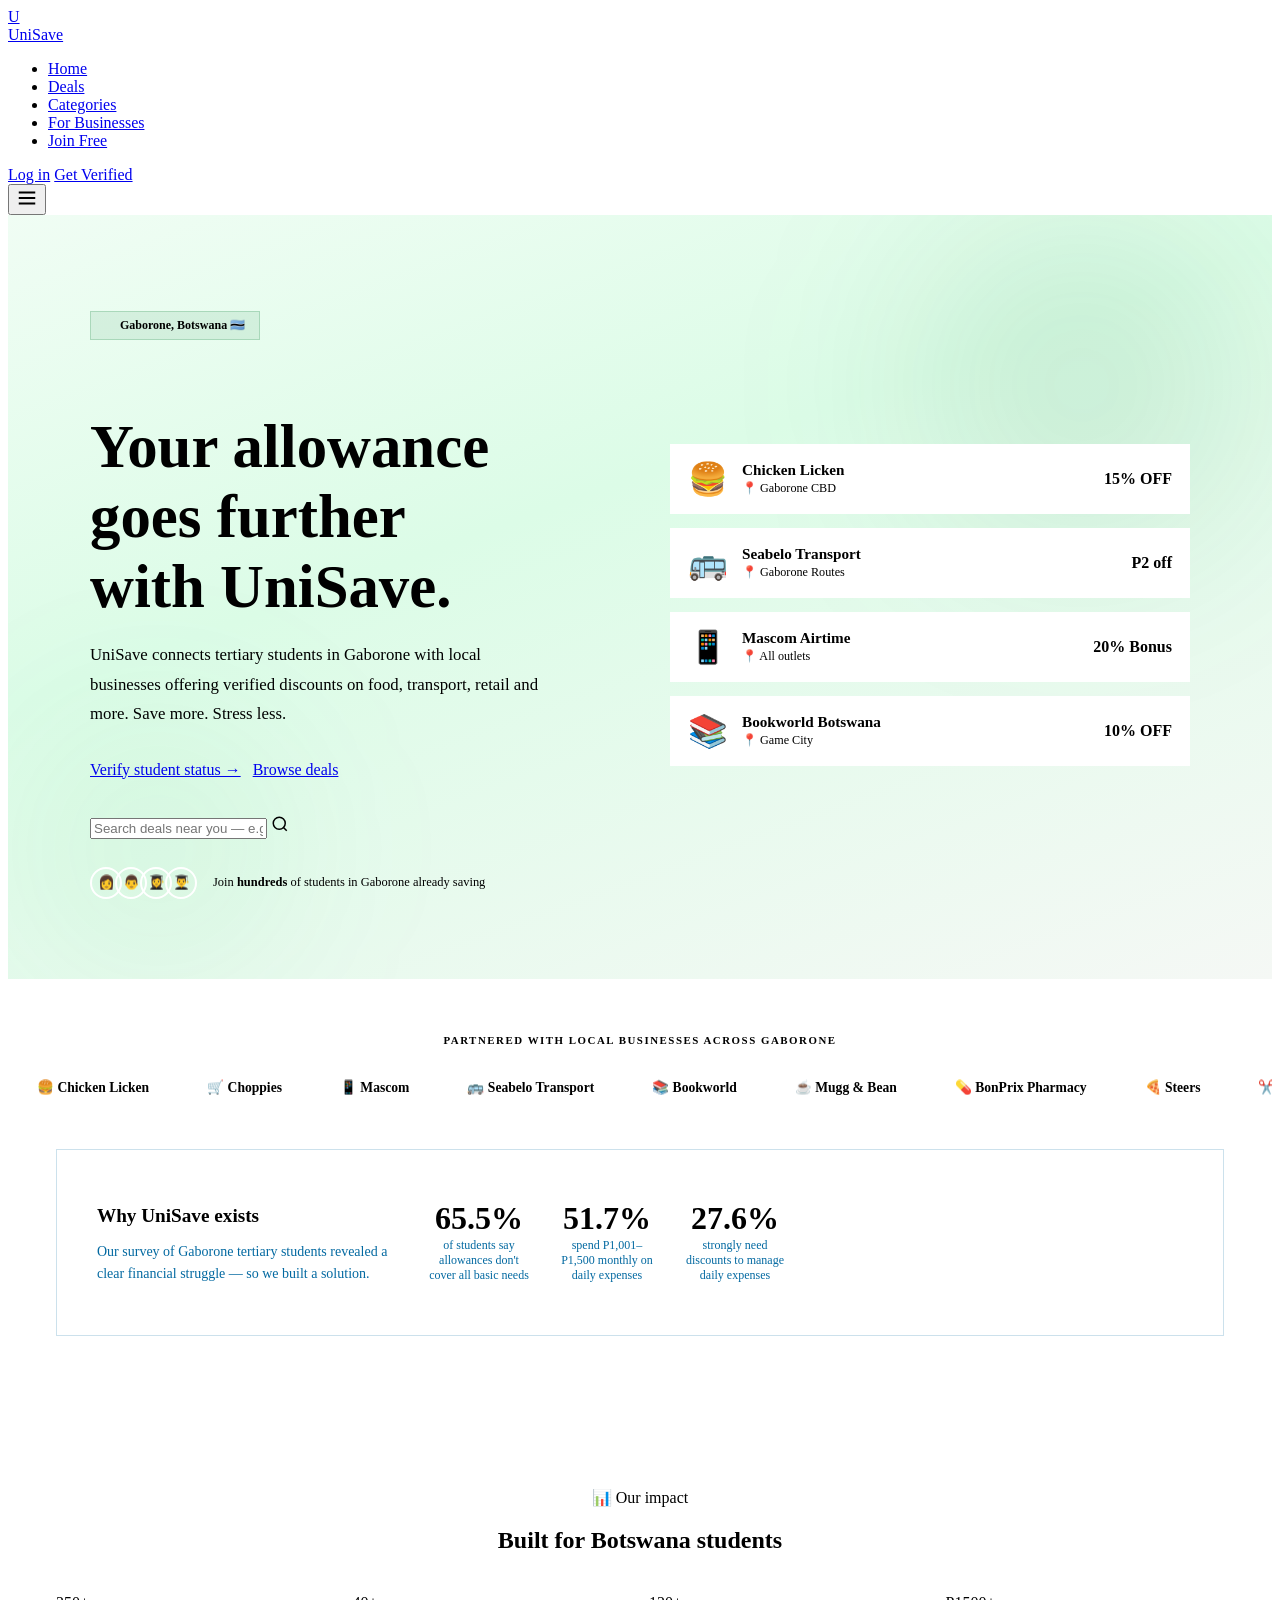
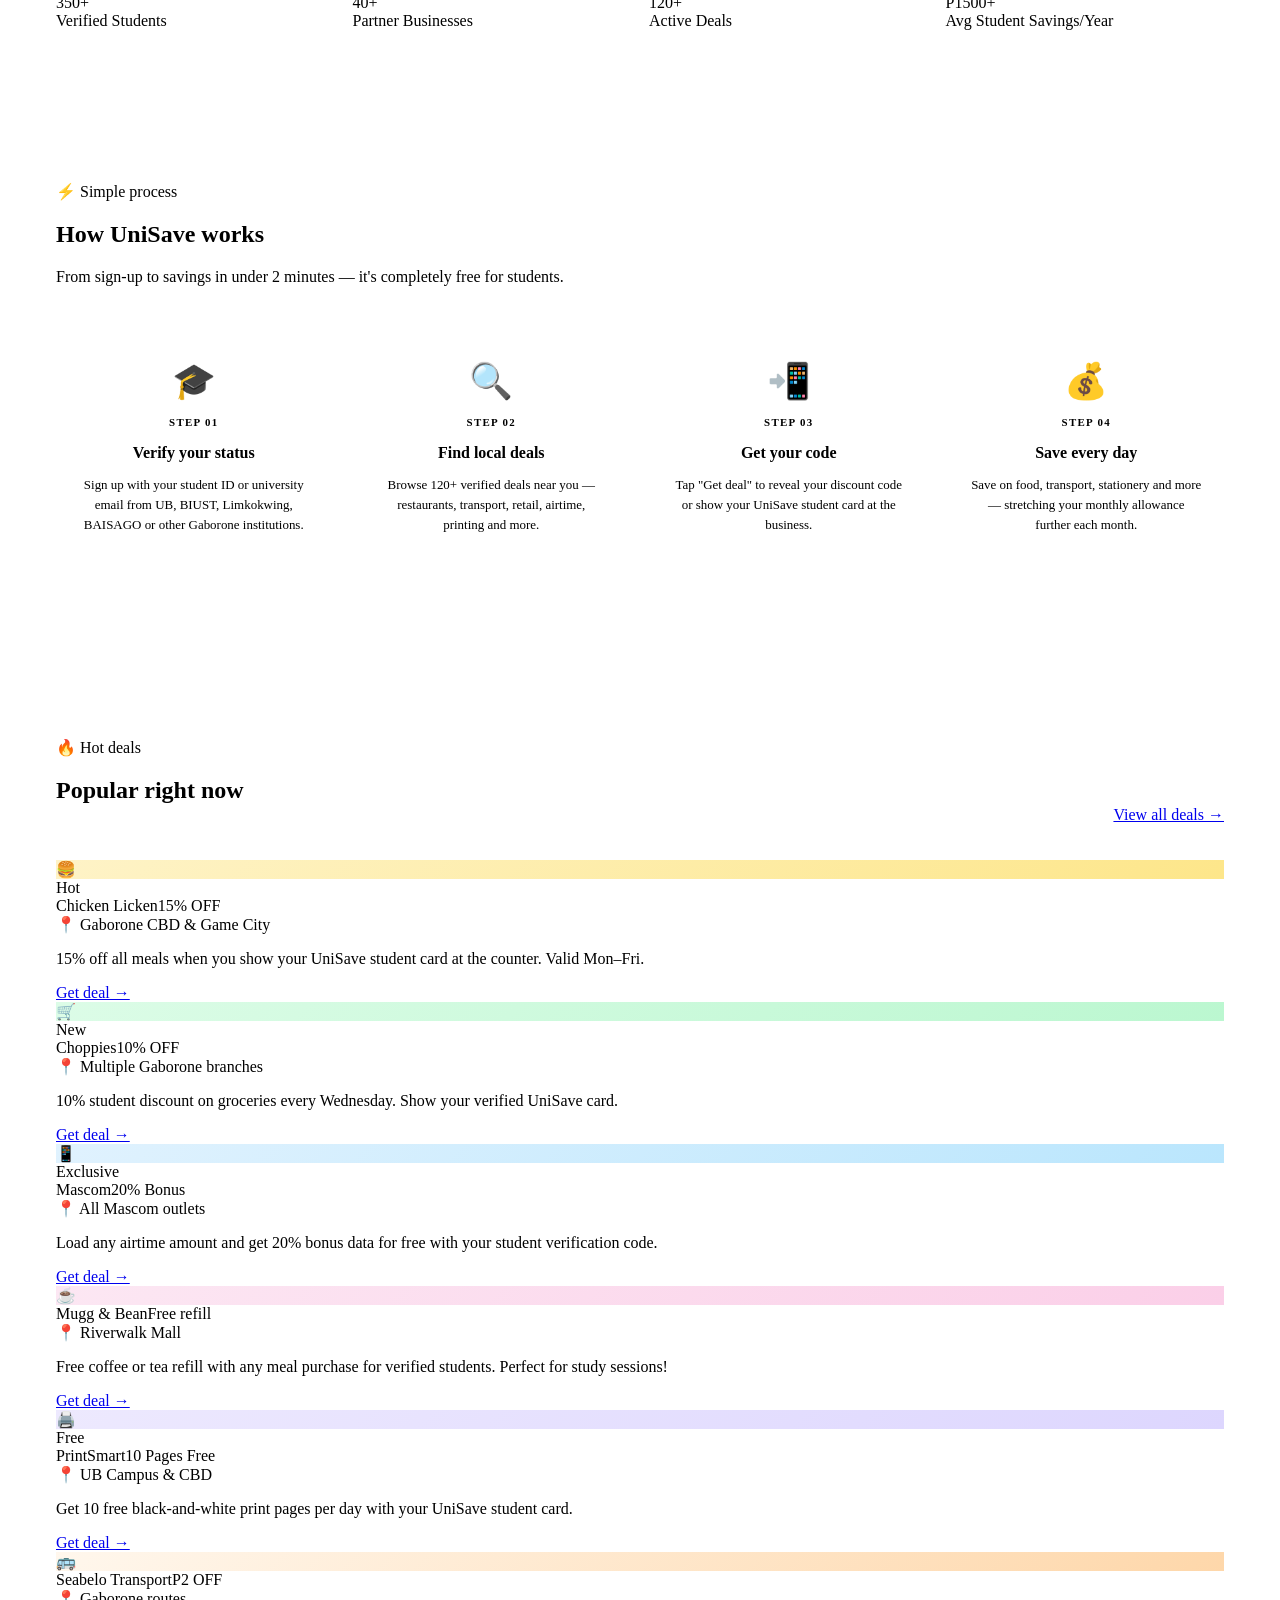
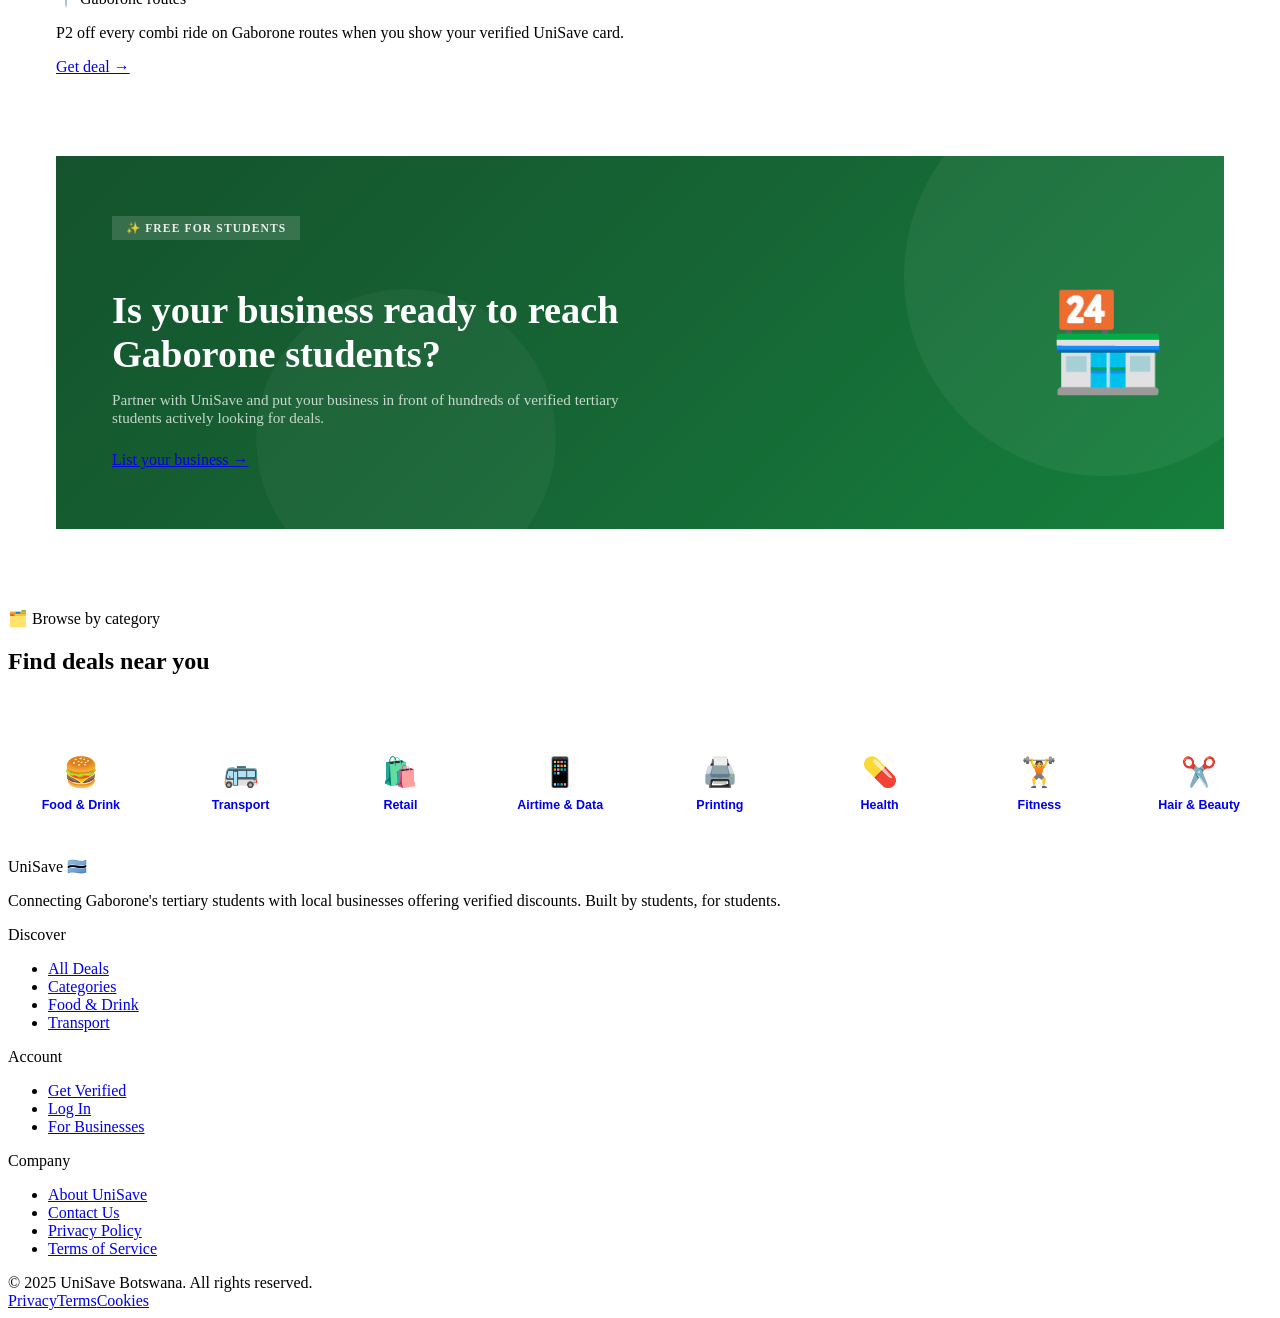
==== index.html @ 9b2cc359 "Add files via upload" ====
<!DOCTYPE html>
<html lang="en">
<head>
  <meta charset="UTF-8"/>
  <meta name="viewport" content="width=device-width, initial-scale=1.0"/>
  <title>UniSave — Student Deals in Gaborone, Botswana</title>
  <meta name="description" content="UniSave connects Botswana tertiary students with local businesses offering exclusive discounts on food, transport, retail and more."/>
  <link rel="stylesheet" href="css/style.css"/>
  <style>
    /* ---- HERO ---- */
    .hero {
      position: relative;
      overflow: hidden;
      padding: 96px 48px 80px;
      background: linear-gradient(160deg, #f0fdf4 0%, #dcfce7 40%, #f5f8f5 100%);
      border-bottom: 1px solid var(--border);
    }
    .hero-bg-blob {
      position: absolute;
      border-radius: 50%;
      pointer-events: none;
      filter: blur(80px);
    }
    .hero-blob-1 { top:-80px; right:-60px; width:500px; height:500px; background: radial-gradient(circle, rgba(21,128,61,0.15) 0%, transparent 70%); }
    .hero-blob-2 { bottom:-60px; left:-40px; width:380px; height:380px; background: radial-gradient(circle, rgba(34,197,94,0.1) 0%, transparent 70%); }

    .hero-inner { position:relative; z-index:1; max-width: 1100px; margin: 0 auto; display: grid; grid-template-columns: 1fr 1fr; gap: 60px; align-items: center; }

    .hero-flag {
      display: inline-flex; align-items: center; gap: 8px;
      padding: 6px 14px;
      border-radius: var(--radius-pill);
      background: rgba(21,128,61,0.1);
      border: 1px solid rgba(21,128,61,0.22);
      font-size: 0.75rem; font-weight: 700;
      color: var(--green);
      margin-bottom: 22px;
    }
    .hero-flag .dot { width:7px; height:7px; border-radius:50%; background:var(--green); animation:pulse 2s infinite; flex-shrink:0; }

    .hero h1 { font-size: clamp(2.4rem, 5vw, 3.8rem); margin-bottom: 18px; }
    .hero-sub { font-size: 1.05rem; color: var(--text-dim); margin-bottom: 32px; line-height: 1.75; max-width: 460px; font-weight: 400; }

    .hero-actions { display: flex; gap: 12px; flex-wrap: wrap; margin-bottom: 36px; }

    .hero-search { max-width: 440px; }

    .hero-proof {
      display: flex;
      align-items: center;
      gap: 16px;
      margin-top: 28px;
      font-size: 0.78rem;
      color: var(--text-dim);
    }
    .hero-avatars { display:flex; }
    .hero-avatar { width:28px; height:28px; border-radius:50%; border:2px solid #fff; margin-left:-7px; background:var(--green-pale); display:inline-flex; align-items:center; justify-content:center; font-size:0.85rem; }
    .hero-avatar:first-child { margin-left:0; }

    /* RIGHT SIDE CARDS */
    .hero-right { display:flex; flex-direction:column; gap:14px; }
    .hero-deal-preview {
      background: #fff;
      border: 1px solid var(--border);
      border-radius: var(--radius-lg);
      padding: 16px 18px;
      display: flex;
      align-items: center;
      gap: 14px;
      box-shadow: var(--shadow-md);
      animation: float 5s ease-in-out infinite;
    }
    .hero-deal-preview:nth-child(2) { animation-delay:-1.6s; }
    .hero-deal-preview:nth-child(3) { animation-delay:-3.2s; }
    .hdp-icon { font-size:2rem; flex-shrink:0; }
    .hdp-brand { font-family:'Fraunces',serif; font-weight:800; font-size:0.95rem; color:var(--text); }
    .hdp-info  { font-size:0.76rem; color:var(--text-dim); margin-top:2px; }
    .hdp-disc  { margin-left:auto; font-weight:800; font-size:1rem; color:var(--green); white-space:nowrap; }

    /* ---- STRIP ---- */
    .brands-strip { overflow:hidden; padding: 44px 0; background:var(--card); border-bottom:1px solid var(--border); }
    .brands-strip p { text-align:center; font-size:0.68rem; letter-spacing:0.14em; text-transform:uppercase; color:var(--text-muted); margin-bottom:24px; font-weight:700; }
    .marquee-wrap { overflow:hidden; }
    .marquee-track { display:flex; width:max-content; animation:marquee 28s linear infinite; }
    .brand-chip {
      display:inline-flex; align-items:center; gap:8px;
      padding:9px 22px; margin:0 7px;
      border-radius:var(--radius-pill);
      background:var(--bg); border:1px solid var(--border);
      font-size:0.85rem; font-weight:600; color:var(--text-dim);
      white-space:nowrap; flex-shrink:0; box-shadow:var(--shadow-sm);
    }

    /* ---- STATS ---- */
    .stats-section { padding:72px 48px; }
    .stats-grid { display:grid; grid-template-columns:repeat(auto-fit,minmax(180px,1fr)); gap:18px; }

    /* ---- HOW IT WORKS ---- */
    .how-section { background:var(--surface); border-top:1px solid var(--border); border-bottom:1px solid var(--border); padding:80px 48px; }
    .steps-grid  { display:grid; grid-template-columns:repeat(auto-fit,minmax(200px,1fr)); gap:22px; margin-top:44px; }
    .step-card {
      background:var(--card); border:1px solid var(--border); border-radius:var(--radius-lg);
      padding:30px 22px; text-align:center; box-shadow:var(--shadow-sm);
      transition:transform var(--transition), box-shadow var(--transition), border-color var(--transition);
    }
    .step-card:hover { transform:translateY(-4px); box-shadow:var(--shadow-md); border-color:var(--border-accent); }
    .step-icon  { font-size:2.2rem; margin-bottom:14px; display:block; }
    .step-num   { font-size:0.68rem; font-weight:700; letter-spacing:0.12em; color:var(--green); text-transform:uppercase; margin-bottom:8px; }
    .step-card h3 { font-size:1rem; margin-bottom:8px; }
    .step-card p { font-size:0.81rem; color:var(--text-dim); line-height:1.55; }

    /* ---- FEATURED ---- */
    .featured-section { padding:80px 48px; }
    .featured-header { display:flex; justify-content:space-between; align-items:flex-end; margin-bottom:36px; flex-wrap:wrap; gap:14px; }

    /* ---- BIG BANNER ---- */
    .cta-banner {
      margin: 0 48px 80px;
      border-radius: var(--radius-lg);
      padding: 60px 56px;
      background: linear-gradient(135deg, #14532d 0%, #166534 50%, #15803d 100%);
      display: flex; align-items: center; justify-content: space-between; gap:32px;
      position: relative; overflow: hidden;
    }
    .cta-banner::before { content:''; position:absolute; top:-80px; right:-80px; width:400px; height:400px; border-radius:50%; background:rgba(255,255,255,0.05); pointer-events:none; }
    .cta-banner::after  { content:''; position:absolute; bottom:-60px; left:200px; width:300px; height:300px; border-radius:50%; background:rgba(255,255,255,0.04); pointer-events:none; }
    .cta-content { position:relative; z-index:1; max-width:520px; }
    .cta-tag { display:inline-block; padding:5px 14px; border-radius:var(--radius-pill); background:rgba(255,255,255,0.15); color:rgba(255,255,255,0.9); font-size:0.72rem; font-weight:700; text-transform:uppercase; letter-spacing:0.1em; margin-bottom:16px; }
    .cta-content h2 { font-size:clamp(1.7rem,3vw,2.6rem); color:#fff; margin-bottom:12px; }
    .cta-content p { color:rgba(255,255,255,0.75); margin-bottom:24px; font-size:0.95rem; }
    .cta-emoji { font-size:6rem; position:relative; z-index:1; animation:float 4s ease-in-out infinite; flex-shrink:0; line-height:1; }

    /* ---- CATEGORIES GRID ---- */
    .cat-grid { display:grid; grid-template-columns:repeat(auto-fill,minmax(140px,1fr)); gap:14px; margin-top:36px; }
    .cat-box {
      aspect-ratio:1; border-radius:var(--radius-lg);
      display:flex; flex-direction:column; align-items:center; justify-content:center; gap:9px;
      border:1.5px solid var(--border); background:var(--card);
      text-decoration:none; cursor:pointer;
      transition:all var(--transition);
      font-size:1.8rem; box-shadow:var(--shadow-sm);
    }
    .cat-box span { font-size:0.78rem; font-weight:700; color:var(--text-dim); font-family:'Plus Jakarta Sans',sans-serif; }
    .cat-box:hover { transform:scale(1.04); border-color:var(--border-accent); box-shadow:0 8px 24px rgba(21,128,61,0.1); }

    /* ---- SURVEY CALLOUT ---- */
    .survey-box {
      background:var(--blue-light);
      border:1px solid rgba(3,105,161,0.2);
      border-radius:var(--radius-lg);
      padding:36px 40px;
      display:flex; align-items:center; gap:32px; flex-wrap:wrap;
      margin:0 48px 80px;
    }
    .survey-box h3 { font-size:1.2rem; margin-bottom:8px; color:var(--blue); }
    .survey-box p  { font-size:0.875rem; color:#0369a1; line-height:1.6; }
    .survey-stats  { display:flex; gap:28px; flex-wrap:wrap; flex:1; }
    .survey-stat   { text-align:center; }
    .survey-stat .num { font-family:'Fraunces',serif; font-weight:900; font-size:2rem; color:var(--blue); line-height:1; }
    .survey-stat .lbl { font-size:0.75rem; color:#0369a1; margin-top:4px; font-weight:500; max-width:100px; }

    @media (max-width:900px) {
      .hero { padding:64px 20px 56px; }
      .hero-inner { grid-template-columns:1fr; gap:36px; }
      .cta-banner { margin:0 20px 60px; padding:40px 28px; flex-direction:column; }
      .cta-emoji  { font-size:4rem; }
      .featured-section { padding:60px 20px; }
      .stats-section { padding:56px 20px; }
      .how-section { padding:60px 20px; }
      .survey-box { margin:0 20px 60px; padding:24px 20px; }
    }
  </style>
</head>
<body>

<!-- NAV -->
<nav class="nav">
  <a class="nav-brand" href="index.html">
    <div class="nav-logo-icon">U</div>
    <span class="nav-logo-text">UniSave</span>
  </a>
  <ul class="nav-links">
    <li><a href="index.html" class="active">Home</a></li>
    <li><a href="deals.html">Deals</a></li>
    <li><a href="categories.html">Categories</a></li>
    <li><a href="businesses.html">For Businesses</a></li>
    <li><a href="verify.html">Join Free</a></li>
  </ul>
  <div class="nav-actions">
    <a href="login.html" class="btn btn-ghost btn-sm">Log in</a>
    <a href="verify.html" class="btn btn-primary btn-sm">Get Verified</a>
  </div>
  <button class="nav-hamburger" aria-label="Toggle menu" aria-expanded="false">
    <svg width="22" height="22" viewBox="0 0 24 24" fill="none" stroke="currentColor" stroke-width="2.2"><line x1="3" y1="6" x2="21" y2="6"/><line x1="3" y1="12" x2="21" y2="12"/><line x1="3" y1="18" x2="21" y2="18"/></svg>
  </button>
</nav>

<!-- HERO -->
<section class="hero">
  <div class="hero-bg-blob hero-blob-1"></div>
  <div class="hero-bg-blob hero-blob-2"></div>
  <div class="hero-inner">
    <div class="hero-left">
      <div class="hero-flag anim-fadeup"><span class="dot"></span> Gaborone, Botswana 🇧🇼</div>
      <h1 class="anim-fadeup anim-delay-1">Your allowance<br><span class="gradient-text">goes further</span><br>with UniSave.</h1>
      <p class="hero-sub anim-fadeup anim-delay-2">UniSave connects tertiary students in Gaborone with local businesses offering verified discounts on food, transport, retail and more. Save more. Stress less.</p>
      <div class="hero-actions anim-fadeup anim-delay-3">
        <a href="verify.html" class="btn btn-primary btn-lg">Verify student status →</a>
        <a href="deals.html" class="btn btn-ghost btn-lg">Browse deals</a>
      </div>
      <div class="hero-search anim-fadeup anim-delay-4">
        <div class="search-bar">
          <input type="text" id="hero-search" placeholder="Search deals near you — e.g. pizza, airtime…"/>
          <svg width="18" height="18" viewBox="0 0 24 24" fill="none" stroke="currentColor" stroke-width="2"><circle cx="11" cy="11" r="8"/><path d="m21 21-4.35-4.35"/></svg>
        </div>
      </div>
      <div class="hero-proof anim-fadeup anim-delay-5">
        <div class="hero-avatars">
          <div class="hero-avatar">👩</div><div class="hero-avatar">👨</div>
          <div class="hero-avatar">👩‍🎓</div><div class="hero-avatar">👨‍🎓</div>
        </div>
        <span>Join <strong>hundreds</strong> of students in Gaborone already saving</span>
      </div>
    </div>
    <div class="hero-right anim-fadeup anim-delay-2">
      <div class="hero-deal-preview">
        <div class="hdp-icon">🍔</div>
        <div><div class="hdp-brand">Chicken Licken</div><div class="hdp-info">📍 Gaborone CBD</div></div>
        <div class="hdp-disc">15% OFF</div>
      </div>
      <div class="hero-deal-preview">
        <div class="hdp-icon">🚌</div>
        <div><div class="hdp-brand">Seabelo Transport</div><div class="hdp-info">📍 Gaborone Routes</div></div>
        <div class="hdp-disc">P2 off</div>
      </div>
      <div class="hero-deal-preview">
        <div class="hdp-icon">📱</div>
        <div><div class="hdp-brand">Mascom Airtime</div><div class="hdp-info">📍 All outlets</div></div>
        <div class="hdp-disc">20% Bonus</div>
      </div>
      <div class="hero-deal-preview">
        <div class="hdp-icon">📚</div>
        <div><div class="hdp-brand">Bookworld Botswana</div><div class="hdp-info">📍 Game City</div></div>
        <div class="hdp-disc">10% OFF</div>
      </div>
    </div>
  </div>
</section>

<!-- BRAND STRIP -->
<div class="brands-strip">
  <p>Partnered with local businesses across Gaborone</p>
  <div class="marquee-wrap">
    <div class="marquee-track">
      <div class="brand-chip">🍔 Chicken Licken</div>
      <div class="brand-chip">🛒 Choppies</div>
      <div class="brand-chip">📱 Mascom</div>
      <div class="brand-chip">🚌 Seabelo Transport</div>
      <div class="brand-chip">📚 Bookworld</div>
      <div class="brand-chip">☕ Mugg & Bean</div>
      <div class="brand-chip">💊 BonPrix Pharmacy</div>
      <div class="brand-chip">🍕 Steers</div>
      <div class="brand-chip">✂️ Hair Hub</div>
      <div class="brand-chip">🖨️ PrintSmart</div>
      <div class="brand-chip">🏋️ FitZone Gym</div>
      <div class="brand-chip">🛍️ Mr Price</div>
      <!-- duplicate for seamless loop -->
      <div class="brand-chip">🍔 Chicken Licken</div>
      <div class="brand-chip">🛒 Choppies</div>
      <div class="brand-chip">📱 Mascom</div>
      <div class="brand-chip">🚌 Seabelo Transport</div>
      <div class="brand-chip">📚 Bookworld</div>
      <div class="brand-chip">☕ Mugg & Bean</div>
      <div class="brand-chip">💊 BonPrix Pharmacy</div>
      <div class="brand-chip">🍕 Steers</div>
      <div class="brand-chip">✂️ Hair Hub</div>
      <div class="brand-chip">🖨️ PrintSmart</div>
      <div class="brand-chip">🏋️ FitZone Gym</div>
      <div class="brand-chip">🛍️ Mr Price</div>
    </div>
  </div>
</div>

<!-- SURVEY STATS CALLOUT -->
<div class="survey-box" data-reveal>
  <div style="max-width:300px;">
    <h3>Why UniSave exists</h3>
    <p>Our survey of Gaborone tertiary students revealed a clear financial struggle — so we built a solution.</p>
  </div>
  <div class="survey-stats">
    <div class="survey-stat"><div class="num">65.5%</div><div class="lbl">of students say allowances don't cover all basic needs</div></div>
    <div class="survey-stat"><div class="num">51.7%</div><div class="lbl">spend P1,001–P1,500 monthly on daily expenses</div></div>
    <div class="survey-stat"><div class="num">27.6%</div><div class="lbl">strongly need discounts to manage daily expenses</div></div>
  </div>
</div>

<!-- STATS -->
<section class="stats-section" data-reveal>
  <div style="text-align:center;margin-bottom:40px;">
    <div class="section-label">📊 Our impact</div>
    <h2 class="section-title">Built for Botswana students</h2>
  </div>
  <div class="stats-grid">
    <div class="stat-card"><div class="stat-num gradient-text" data-countup="350" data-suffix="+">350+</div><div class="stat-label">Verified Students</div></div>
    <div class="stat-card"><div class="stat-num gradient-text" data-countup="40" data-suffix="+">40+</div><div class="stat-label">Partner Businesses</div></div>
    <div class="stat-card"><div class="stat-num gradient-text" data-countup="120" data-suffix="+">120+</div><div class="stat-label">Active Deals</div></div>
    <div class="stat-card"><div class="stat-num gradient-text" data-countup="1500" data-prefix="P" data-suffix="+">P1500+</div><div class="stat-label">Avg Student Savings/Year</div></div>
  </div>
</section>

<!-- HOW IT WORKS -->
<section class="how-section" data-reveal>
  <div class="section-label">⚡ Simple process</div>
  <h2 class="section-title">How UniSave works</h2>
  <p class="section-sub">From sign-up to savings in under 2 minutes — it's completely free for students.</p>
  <div class="steps-grid">
    <div class="step-card"><span class="step-icon">🎓</span><div class="step-num">Step 01</div><h3>Verify your status</h3><p>Sign up with your student ID or university email from UB, BIUST, Limkokwing, BAISAGO or other Gaborone institutions.</p></div>
    <div class="step-card"><span class="step-icon">🔍</span><div class="step-num">Step 02</div><h3>Find local deals</h3><p>Browse 120+ verified deals near you — restaurants, transport, retail, airtime, printing and more.</p></div>
    <div class="step-card"><span class="step-icon">📲</span><div class="step-num">Step 03</div><h3>Get your code</h3><p>Tap "Get deal" to reveal your discount code or show your UniSave student card at the business.</p></div>
    <div class="step-card"><span class="step-icon">💰</span><div class="step-num">Step 04</div><h3>Save every day</h3><p>Save on food, transport, stationery and more — stretching your monthly allowance further each month.</p></div>
  </div>
</section>

<!-- FEATURED DEALS -->
<section class="featured-section" data-reveal>
  <div class="featured-header">
    <div><div class="section-label">🔥 Hot deals</div><h2 class="section-title">Popular right now</h2></div>
    <a href="deals.html" class="btn btn-ghost btn-sm">View all deals →</a>
  </div>
  <div class="deals-grid">
    <div class="deal-card">
      <div class="deal-card-banner" style="background:linear-gradient(135deg,#fef3c7,#fde68a);">🍔</div>
      <span class="badge badge-hot">Hot</span>
      <div class="deal-card-body">
        <div class="deal-card-top"><span class="deal-brand">Chicken Licken</span><span class="deal-discount">15% OFF</span></div>
        <div class="deal-location">📍 Gaborone CBD & Game City</div>
        <p class="deal-desc">15% off all meals when you show your UniSave student card at the counter. Valid Mon–Fri.</p>
        <a href="deals.html" class="deal-cta">Get deal →</a>
      </div>
    </div>
    <div class="deal-card">
      <div class="deal-card-banner" style="background:linear-gradient(135deg,#dcfce7,#bbf7d0);">🛒</div>
      <span class="badge badge-new">New</span>
      <div class="deal-card-body">
        <div class="deal-card-top"><span class="deal-brand">Choppies</span><span class="deal-discount">10% OFF</span></div>
        <div class="deal-location">📍 Multiple Gaborone branches</div>
        <p class="deal-desc">10% student discount on groceries every Wednesday. Show your verified UniSave card.</p>
        <a href="deals.html" class="deal-cta">Get deal →</a>
      </div>
    </div>
    <div class="deal-card">
      <div class="deal-card-banner" style="background:linear-gradient(135deg,#e0f2fe,#bae6fd);">📱</div>
      <span class="badge badge-exc">Exclusive</span>
      <div class="deal-card-body">
        <div class="deal-card-top"><span class="deal-brand">Mascom</span><span class="deal-discount">20% Bonus</span></div>
        <div class="deal-location">📍 All Mascom outlets</div>
        <p class="deal-desc">Load any airtime amount and get 20% bonus data for free with your student verification code.</p>
        <a href="deals.html" class="deal-cta">Get deal →</a>
      </div>
    </div>
    <div class="deal-card">
      <div class="deal-card-banner" style="background:linear-gradient(135deg,#fce7f3,#fbcfe8);">☕</div>
      <div class="deal-card-body">
        <div class="deal-card-top"><span class="deal-brand">Mugg &amp; Bean</span><span class="deal-discount">Free refill</span></div>
        <div class="deal-location">📍 Riverwalk Mall</div>
        <p class="deal-desc">Free coffee or tea refill with any meal purchase for verified students. Perfect for study sessions!</p>
        <a href="deals.html" class="deal-cta">Get deal →</a>
      </div>
    </div>
    <div class="deal-card">
      <div class="deal-card-banner" style="background:linear-gradient(135deg,#ede9fe,#ddd6fe);">🖨️</div>
      <span class="badge badge-free">Free</span>
      <div class="deal-card-body">
        <div class="deal-card-top"><span class="deal-brand">PrintSmart</span><span class="deal-discount">10 Pages Free</span></div>
        <div class="deal-location">📍 UB Campus &amp; CBD</div>
        <p class="deal-desc">Get 10 free black-and-white print pages per day with your UniSave student card.</p>
        <a href="deals.html" class="deal-cta">Get deal →</a>
      </div>
    </div>
    <div class="deal-card">
      <div class="deal-card-banner" style="background:linear-gradient(135deg,#fff7ed,#fed7aa);">🚌</div>
      <div class="deal-card-body">
        <div class="deal-card-top"><span class="deal-brand">Seabelo Transport</span><span class="deal-discount">P2 OFF</span></div>
        <div class="deal-location">📍 Gaborone routes</div>
        <p class="deal-desc">P2 off every combi ride on Gaborone routes when you show your verified UniSave card.</p>
        <a href="deals.html" class="deal-cta">Get deal →</a>
      </div>
    </div>
  </div>
</section>

<!-- CTA BANNER -->
<div class="cta-banner" data-reveal>
  <div class="cta-content">
    <div class="cta-tag">✨ Free for students</div>
    <h2>Is your business ready to reach Gaborone students?</h2>
    <p>Partner with UniSave and put your business in front of hundreds of verified tertiary students actively looking for deals.</p>
    <a href="businesses.html" class="btn btn-white btn-lg">List your business →</a>
  </div>
  <div class="cta-emoji">🏪</div>
</div>

<!-- CATEGORIES -->
<section class="section" data-reveal>
  <div class="section-label">🗂️ Browse by category</div>
  <h2 class="section-title">Find deals near you</h2>
  <div class="cat-grid">
    <a href="deals.html?cat=food" class="cat-box">🍔<span>Food &amp; Drink</span></a>
    <a href="deals.html?cat=transport" class="cat-box">🚌<span>Transport</span></a>
    <a href="deals.html?cat=retail" class="cat-box">🛍️<span>Retail</span></a>
    <a href="deals.html?cat=airtime" class="cat-box">📱<span>Airtime &amp; Data</span></a>
    <a href="deals.html?cat=printing" class="cat-box">🖨️<span>Printing</span></a>
    <a href="deals.html?cat=health" class="cat-box">💊<span>Health</span></a>
    <a href="deals.html?cat=fitness" class="cat-box">🏋️<span>Fitness</span></a>
    <a href="deals.html?cat=beauty" class="cat-box">✂️<span>Hair &amp; Beauty</span></a>
  </div>
</section>

<!-- FOOTER -->
<footer class="footer">
  <div class="footer-top">
    <div>
      <span class="footer-logo">UniSave 🇧🇼</span>
      <p class="footer-desc">Connecting Gaborone's tertiary students with local businesses offering verified discounts. Built by students, for students.</p>
    </div>
    <div class="footer-col">
      <div class="footer-col-title">Discover</div>
      <ul>
        <li><a href="deals.html">All Deals</a></li>
        <li><a href="categories.html">Categories</a></li>
        <li><a href="deals.html?cat=food">Food &amp; Drink</a></li>
        <li><a href="deals.html?cat=transport">Transport</a></li>
      </ul>
    </div>
    <div class="footer-col">
      <div class="footer-col-title">Account</div>
      <ul>
        <li><a href="verify.html">Get Verified</a></li>
        <li><a href="login.html">Log In</a></li>
        <li><a href="businesses.html">For Businesses</a></li>
      </ul>
    </div>
    <div class="footer-col">
      <div class="footer-col-title">Company</div>
      <ul>
        <li><a href="#">About UniSave</a></li>
        <li><a href="#">Contact Us</a></li>
        <li><a href="#">Privacy Policy</a></li>
        <li><a href="#">Terms of Service</a></li>
      </ul>
    </div>
  </div>
  <div class="footer-bottom">
    <span>© 2025 UniSave Botswana. All rights reserved.</span>
    <div class="footer-bottom-links">
      <a href="#">Privacy</a><a href="#">Terms</a><a href="#">Cookies</a>
    </div>
  </div>
</footer>

<script src="js/main.js"></script>
<script>
  document.getElementById('hero-search').addEventListener('keydown', function(e) {
    if (e.key === 'Enter' && this.value.trim()) {
      window.location.href = 'deals.html?q=' + encodeURIComponent(this.value.trim());
    }
  });
</script>
</body>
</html>
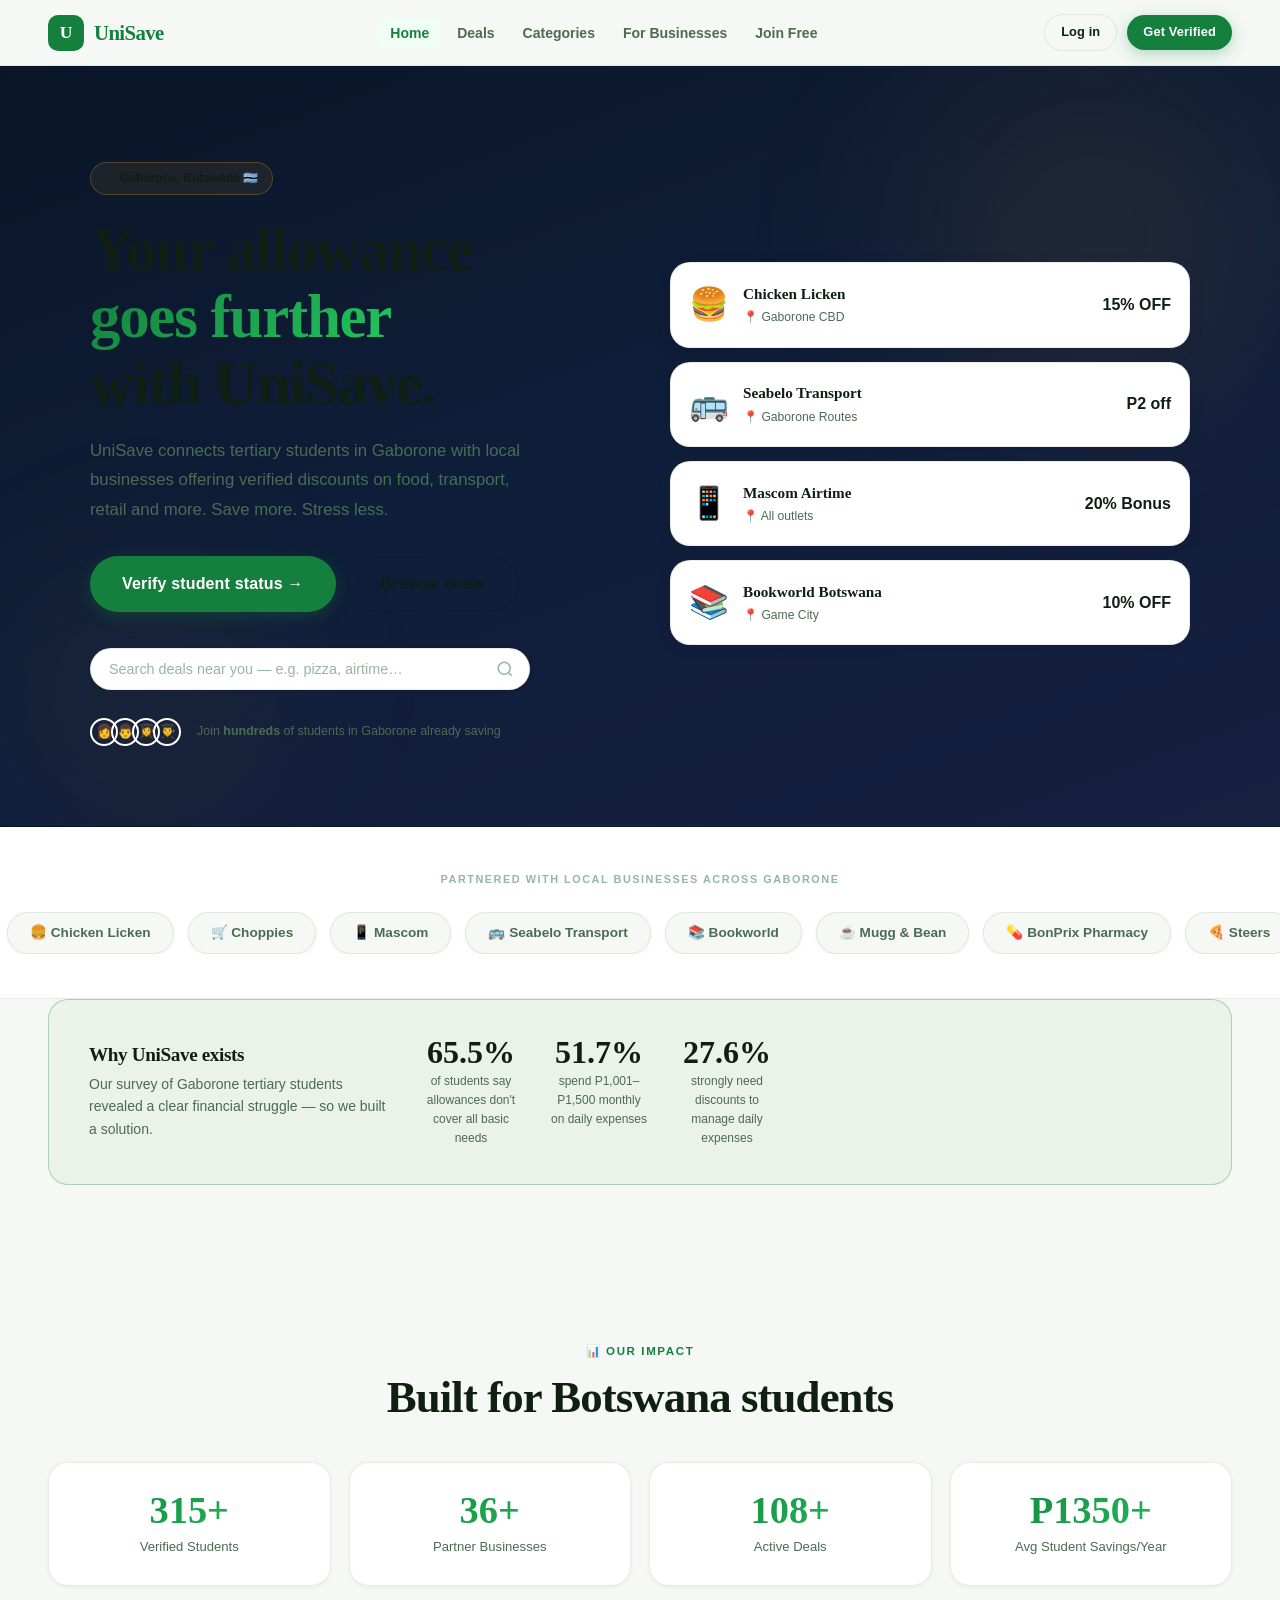
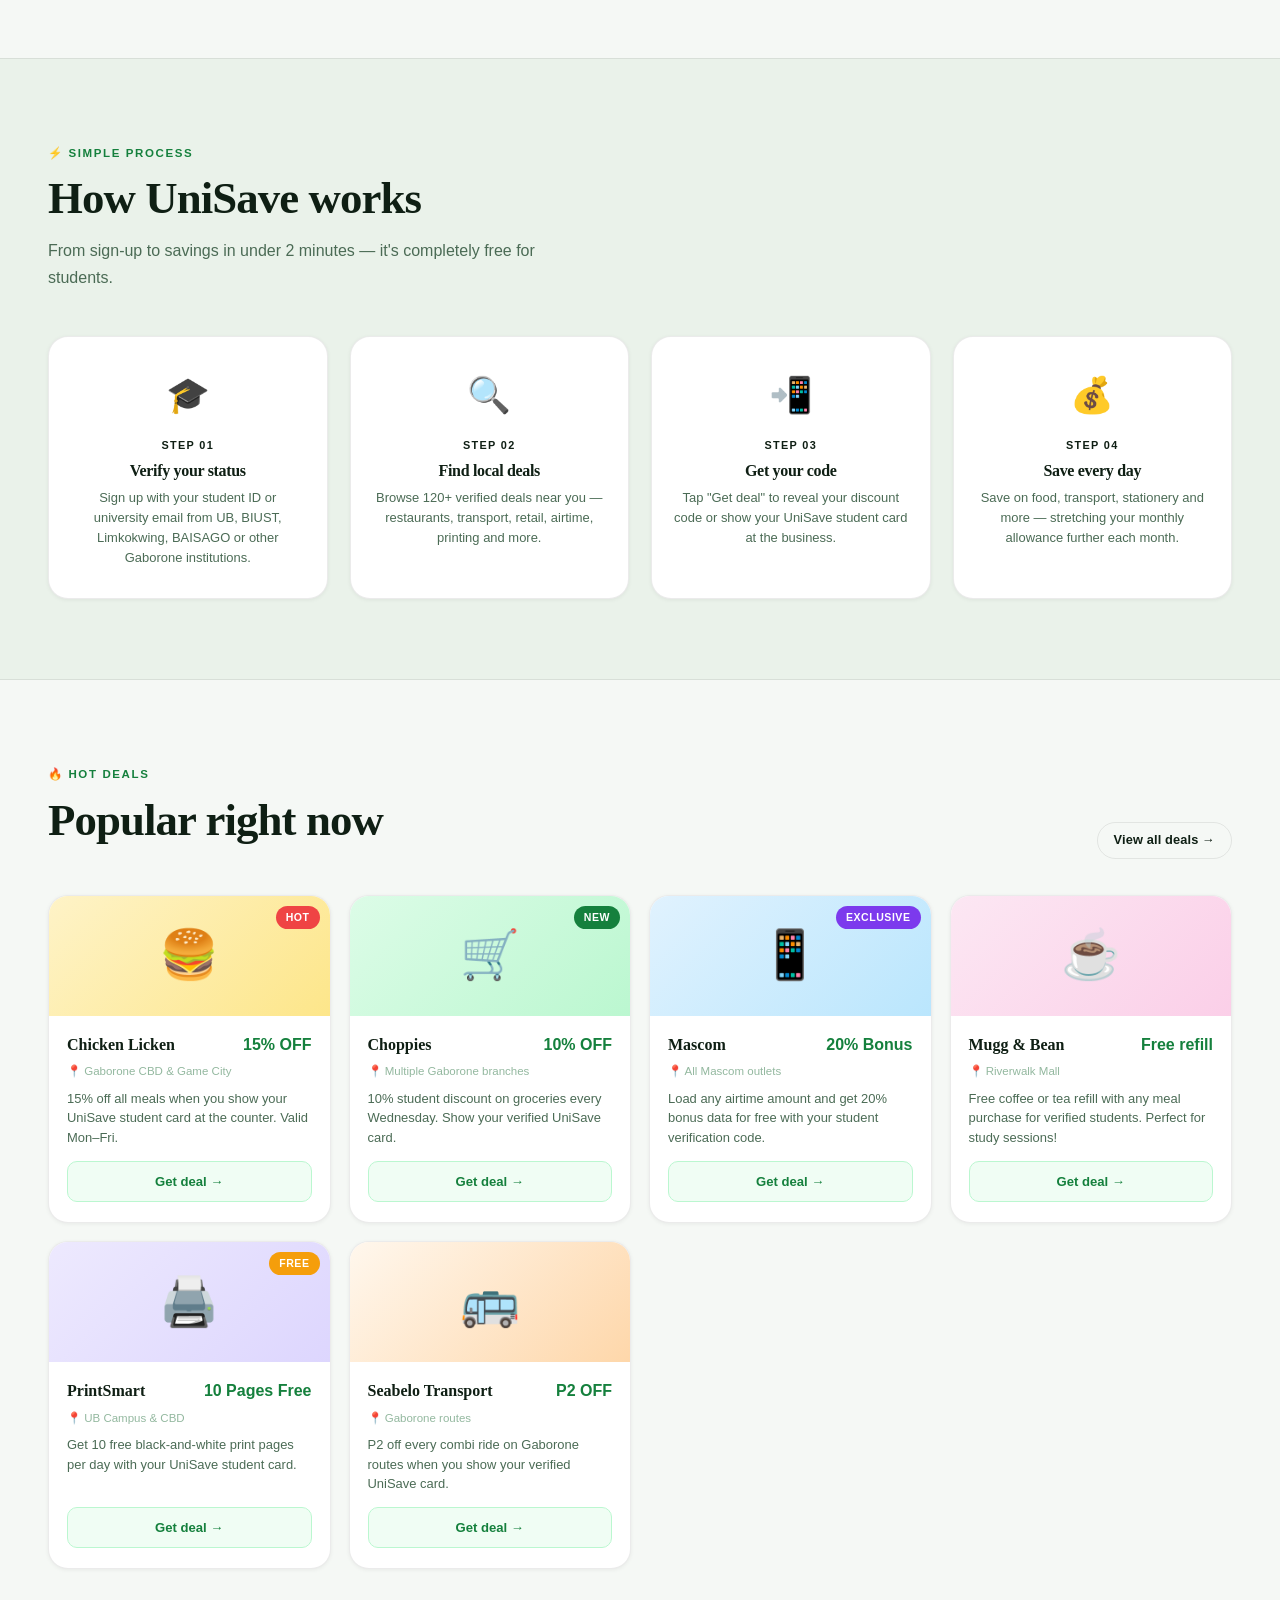
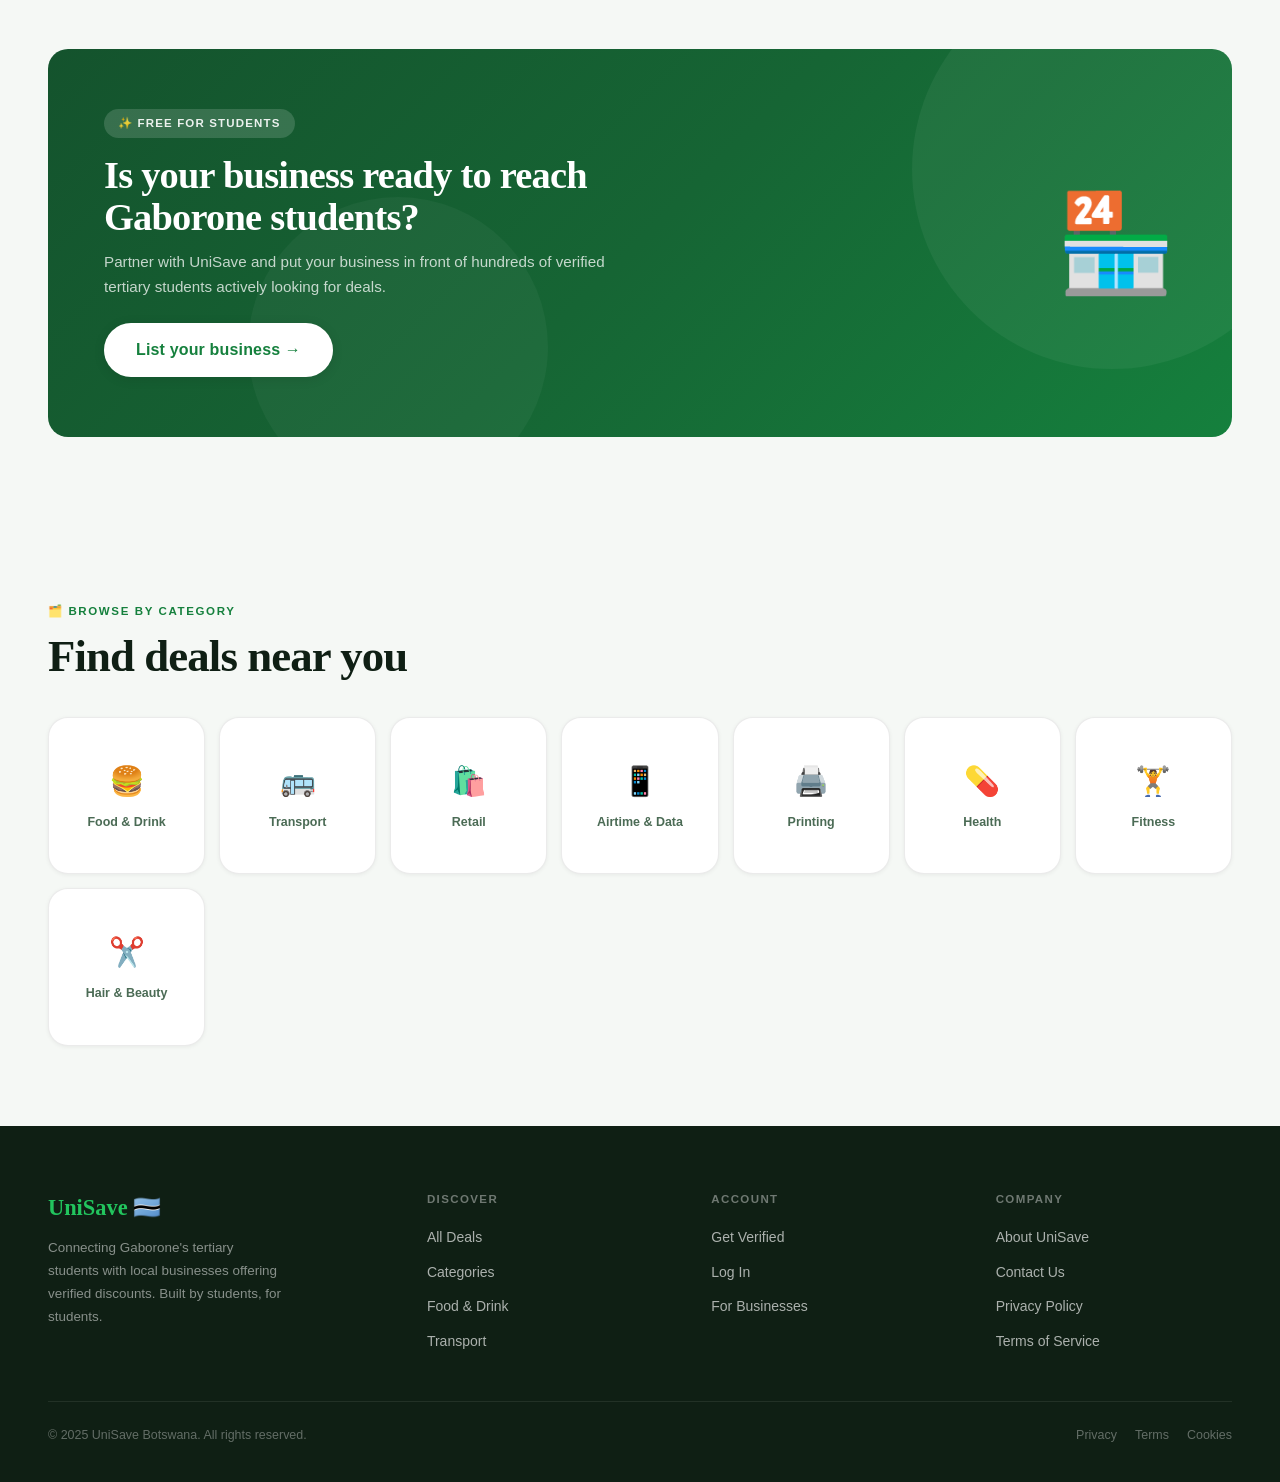
==== commit 195b870d: "Add files via upload" ====
--- a/index.html
+++ b/index.html
@@ -12,7 +12,7 @@
       position: relative;
       overflow: hidden;
       padding: 96px 48px 80px;
-      background: linear-gradient(160deg, #f0fdf4 0%, #dcfce7 40%, #f5f8f5 100%);
+      background: linear-gradient(160deg, #0a1628 0%, #0f1e3a 50%, #162040 100%);
       border-bottom: 1px solid var(--border);
     }
     .hero-bg-blob {
@@ -21,8 +21,8 @@
       pointer-events: none;
       filter: blur(80px);
     }
-    .hero-blob-1 { top:-80px; right:-60px; width:500px; height:500px; background: radial-gradient(circle, rgba(21,128,61,0.15) 0%, transparent 70%); }
-    .hero-blob-2 { bottom:-60px; left:-40px; width:380px; height:380px; background: radial-gradient(circle, rgba(34,197,94,0.1) 0%, transparent 70%); }
+    .hero-blob-1 { top:-80px; right:-60px; width:500px; height:500px; background: radial-gradient(circle, rgba(245,166,35,0.12) 0%, transparent 70%); }
+    .hero-blob-2 { bottom:-60px; left:-40px; width:380px; height:380px; background: radial-gradient(circle, rgba(245,166,35,0.08) 0%, transparent 70%); }
 
     .hero-inner { position:relative; z-index:1; max-width: 1100px; margin: 0 auto; display: grid; grid-template-columns: 1fr 1fr; gap: 60px; align-items: center; }
 
@@ -30,13 +30,13 @@
       display: inline-flex; align-items: center; gap: 8px;
       padding: 6px 14px;
       border-radius: var(--radius-pill);
-      background: rgba(21,128,61,0.1);
-      border: 1px solid rgba(21,128,61,0.22);
+      background: rgba(245,166,35,0.08);
+      border: 1px solid rgba(245,166,35,0.25);
       font-size: 0.75rem; font-weight: 700;
-      color: var(--green);
+      color: var(--amber);
       margin-bottom: 22px;
     }
-    .hero-flag .dot { width:7px; height:7px; border-radius:50%; background:var(--green); animation:pulse 2s infinite; flex-shrink:0; }
+    .hero-flag .dot { width:7px; height:7px; border-radius:50%; background:var(--amber); animation:pulse 2s infinite; flex-shrink:0; }
 
     .hero h1 { font-size: clamp(2.4rem, 5vw, 3.8rem); margin-bottom: 18px; }
     .hero-sub { font-size: 1.05rem; color: var(--text-dim); margin-bottom: 32px; line-height: 1.75; max-width: 460px; font-weight: 400; }
@@ -54,13 +54,13 @@
       color: var(--text-dim);
     }
     .hero-avatars { display:flex; }
-    .hero-avatar { width:28px; height:28px; border-radius:50%; border:2px solid #fff; margin-left:-7px; background:var(--green-pale); display:inline-flex; align-items:center; justify-content:center; font-size:0.85rem; }
+    .hero-avatar { width:28px; height:28px; border-radius:50%; border:2px solid #fff; margin-left:-7px; background:var(--amber-pale); display:inline-flex; align-items:center; justify-content:center; font-size:0.85rem; }
     .hero-avatar:first-child { margin-left:0; }
 
     /* RIGHT SIDE CARDS */
     .hero-right { display:flex; flex-direction:column; gap:14px; }
     .hero-deal-preview {
-      background: #fff;
+      background: var(--card);
       border: 1px solid var(--border);
       border-radius: var(--radius-lg);
       padding: 16px 18px;
@@ -75,7 +75,7 @@
     .hdp-icon { font-size:2rem; flex-shrink:0; }
     .hdp-brand { font-family:'Fraunces',serif; font-weight:800; font-size:0.95rem; color:var(--text); }
     .hdp-info  { font-size:0.76rem; color:var(--text-dim); margin-top:2px; }
-    .hdp-disc  { margin-left:auto; font-weight:800; font-size:1rem; color:var(--green); white-space:nowrap; }
+    .hdp-disc  { margin-left:auto; font-weight:800; font-size:1rem; color:var(--amber); white-space:nowrap; }
 
     /* ---- STRIP ---- */
     .brands-strip { overflow:hidden; padding: 44px 0; background:var(--card); border-bottom:1px solid var(--border); }
@@ -105,7 +105,7 @@
     }
     .step-card:hover { transform:translateY(-4px); box-shadow:var(--shadow-md); border-color:var(--border-accent); }
     .step-icon  { font-size:2.2rem; margin-bottom:14px; display:block; }
-    .step-num   { font-size:0.68rem; font-weight:700; letter-spacing:0.12em; color:var(--green); text-transform:uppercase; margin-bottom:8px; }
+    .step-num   { font-size:0.68rem; font-weight:700; letter-spacing:0.12em; color:var(--amber); text-transform:uppercase; margin-bottom:8px; }
     .step-card h3 { font-size:1rem; margin-bottom:8px; }
     .step-card p { font-size:0.81rem; color:var(--text-dim); line-height:1.55; }
 
@@ -141,23 +141,23 @@
       font-size:1.8rem; box-shadow:var(--shadow-sm);
     }
     .cat-box span { font-size:0.78rem; font-weight:700; color:var(--text-dim); font-family:'Plus Jakarta Sans',sans-serif; }
-    .cat-box:hover { transform:scale(1.04); border-color:var(--border-accent); box-shadow:0 8px 24px rgba(21,128,61,0.1); }
+    .cat-box:hover { transform:scale(1.04); border-color:var(--border-accent); box-shadow:0 8px 24px rgba(245,166,35,0.08); }
 
     /* ---- SURVEY CALLOUT ---- */
     .survey-box {
-      background:var(--blue-light);
-      border:1px solid rgba(3,105,161,0.2);
+      background:var(--surface);
+      border:1px solid var(--border-accent);
       border-radius:var(--radius-lg);
       padding:36px 40px;
       display:flex; align-items:center; gap:32px; flex-wrap:wrap;
       margin:0 48px 80px;
     }
-    .survey-box h3 { font-size:1.2rem; margin-bottom:8px; color:var(--blue); }
-    .survey-box p  { font-size:0.875rem; color:#0369a1; line-height:1.6; }
+    .survey-box h3 { font-size:1.2rem; margin-bottom:8px; color:var(--amber); }
+    .survey-box p  { font-size:0.875rem; color:var(--text-dim); line-height:1.6; }
     .survey-stats  { display:flex; gap:28px; flex-wrap:wrap; flex:1; }
     .survey-stat   { text-align:center; }
-    .survey-stat .num { font-family:'Fraunces',serif; font-weight:900; font-size:2rem; color:var(--blue); line-height:1; }
-    .survey-stat .lbl { font-size:0.75rem; color:#0369a1; margin-top:4px; font-weight:500; max-width:100px; }
+    .survey-stat .num { font-family:'Fraunces',serif; font-weight:900; font-size:2rem; color:var(--amber); line-height:1; }
+    .survey-stat .lbl { font-size:0.75rem; color:var(--text-dim); margin-top:4px; font-weight:500; max-width:100px; }
 
     @media (max-width:900px) {
       .hero { padding:64px 20px 56px; }
@@ -467,4 +467,4 @@
   });
 </script>
 </body>
-</html>
+</html>
--- a/css/style.css
+++ b/css/style.css
@@ -0,0 +1,499 @@
+/* =============================================
+   UniSave — Student Discount Platform Botswana
+   Global Stylesheet
+   ============================================= */
+
+@import url('https://fonts.googleapis.com/css2?family=Plus+Jakarta+Sans:wght@300;400;500;600;700;800&family=Fraunces:wght@700;800;900&display=swap');
+
+*, *::before, *::after { box-sizing: border-box; margin: 0; padding: 0; }
+
+:root {
+  /* Colours */
+  --bg:            #f5f8f5;
+  --surface:       #eaf2ea;
+  --card:          #ffffff;
+  --border:        rgba(0,0,0,0.08);
+  --border-accent: rgba(21,128,61,0.3);
+
+  /* Brand greens */
+  --green:         #15803d;
+  --green-mid:     #16a34a;
+  --green-light:   #22c55e;
+  --green-pale:    #bbf7d0;
+  --green-faint:   #f0fdf4;
+
+  /* Botswana blue accent */
+  --blue:          #0369a1;
+  --blue-light:    #e0f2fe;
+
+  /* Text */
+  --text:          #0f1f14;
+  --text-dim:      #4b6b55;
+  --text-muted:    #93b89f;
+
+  /* UI */
+  --pill-bg:       #dcfce7;
+  --radius:        12px;
+  --radius-lg:     20px;
+  --radius-pill:   100px;
+  --shadow-sm:     0 1px 4px rgba(0,0,0,0.06);
+  --shadow-md:     0 4px 16px rgba(0,0,0,0.08);
+  --shadow-lg:     0 12px 40px rgba(0,0,0,0.1);
+  --transition:    0.2s ease;
+  --nav-h:         66px;
+}
+
+html { scroll-behavior: smooth; }
+
+body {
+  font-family: 'Plus Jakarta Sans', sans-serif;
+  background: var(--bg);
+  color: var(--text);
+  overflow-x: hidden;
+  min-height: 100vh;
+  line-height: 1.6;
+}
+
+/* ---- TYPE ---- */
+h1, h2, h3, h4 {
+  font-family: 'Fraunces', serif;
+  font-weight: 800;
+  line-height: 1.1;
+  letter-spacing: -0.02em;
+  color: var(--text);
+}
+
+.gradient-text {
+  background: linear-gradient(135deg, var(--green) 0%, var(--green-light) 100%);
+  -webkit-background-clip: text;
+  -webkit-text-fill-color: transparent;
+  background-clip: text;
+}
+
+/* ---- BUTTONS ---- */
+.btn {
+  display: inline-flex;
+  align-items: center;
+  gap: 8px;
+  padding: 10px 22px;
+  border-radius: var(--radius-pill);
+  font-family: 'Plus Jakarta Sans', sans-serif;
+  font-size: 0.875rem;
+  font-weight: 700;
+  cursor: pointer;
+  text-decoration: none;
+  transition: all var(--transition);
+  border: none;
+  white-space: nowrap;
+  letter-spacing: 0.01em;
+}
+.btn-primary {
+  background: var(--green);
+  color: #fff;
+  box-shadow: 0 4px 16px rgba(21,128,61,0.3);
+}
+.btn-primary:hover { background: var(--green-mid); transform: translateY(-2px); box-shadow: 0 8px 24px rgba(21,128,61,0.35); }
+
+.btn-ghost {
+  background: transparent;
+  color: var(--text);
+  border: 1.5px solid var(--border);
+}
+.btn-ghost:hover { border-color: var(--green); color: var(--green); background: var(--green-faint); }
+
+.btn-outline {
+  background: var(--green-faint);
+  color: var(--green);
+  border: 1.5px solid var(--green-pale);
+}
+.btn-outline:hover { background: var(--green-pale); border-color: var(--green-mid); }
+
+.btn-white {
+  background: #fff;
+  color: var(--green);
+  box-shadow: 0 2px 12px rgba(0,0,0,0.1);
+}
+.btn-white:hover { transform: translateY(-2px); box-shadow: 0 6px 20px rgba(0,0,0,0.14); }
+
+.btn-lg { padding: 14px 32px; font-size: 1rem; }
+.btn-sm { padding: 7px 16px; font-size: 0.8rem; }
+
+/* ---- NAV ---- */
+.nav {
+  position: sticky;
+  top: 0;
+  z-index: 300;
+  height: var(--nav-h);
+  display: flex;
+  align-items: center;
+  justify-content: space-between;
+  padding: 0 48px;
+  background: rgba(245,248,245,0.94);
+  backdrop-filter: blur(18px);
+  -webkit-backdrop-filter: blur(18px);
+  border-bottom: 1px solid var(--border);
+}
+.nav-brand { display: flex; align-items: center; gap: 10px; text-decoration: none; }
+.nav-logo-icon {
+  width: 36px; height: 36px;
+  background: var(--green);
+  border-radius: 10px;
+  display: flex; align-items: center; justify-content: center;
+  font-size: 1.1rem;
+  color: #fff;
+  font-weight: 800;
+  font-family: 'Fraunces', serif;
+  flex-shrink: 0;
+}
+.nav-logo-text {
+  font-family: 'Fraunces', serif;
+  font-weight: 800;
+  font-size: 1.3rem;
+  color: var(--green);
+  letter-spacing: -0.03em;
+}
+.nav-links { display: flex; align-items: center; gap: 2px; list-style: none; }
+.nav-links a {
+  padding: 7px 13px;
+  border-radius: 8px;
+  color: var(--text-dim);
+  text-decoration: none;
+  font-size: 0.875rem;
+  font-weight: 600;
+  transition: all var(--transition);
+}
+.nav-links a:hover, .nav-links a.active { color: var(--green); background: var(--green-faint); }
+.nav-actions { display: flex; align-items: center; gap: 10px; }
+.nav-hamburger { display: none; background: none; border: none; cursor: pointer; color: var(--text); padding: 6px; }
+
+/* Mobile nav */
+.nav-links.nav-open {
+  display: flex !important;
+  flex-direction: column;
+  position: absolute;
+  top: var(--nav-h);
+  left: 0; right: 0;
+  background: var(--card);
+  border-bottom: 1px solid var(--border);
+  padding: 12px 20px 20px;
+  gap: 2px;
+  box-shadow: var(--shadow-md);
+  z-index: 299;
+}
+.nav-links.nav-open a { width: 100%; }
+
+/* ---- SECTION HELPERS ---- */
+.section     { padding: 80px 48px; }
+.section-sm  { padding: 48px 48px; }
+.section-label {
+  display: inline-flex;
+  align-items: center;
+  gap: 6px;
+  font-size: 0.72rem;
+  font-weight: 700;
+  letter-spacing: 0.14em;
+  text-transform: uppercase;
+  color: var(--green);
+  margin-bottom: 12px;
+}
+.section-title { font-size: clamp(1.8rem, 3.5vw, 2.8rem); margin-bottom: 14px; }
+.section-sub   { color: var(--text-dim); font-size: 1rem; max-width: 520px; line-height: 1.7; }
+
+/* ---- DEAL CARD ---- */
+.deal-card {
+  background: var(--card);
+  border: 1px solid var(--border);
+  border-radius: var(--radius-lg);
+  overflow: hidden;
+  display: flex;
+  flex-direction: column;
+  transition: transform var(--transition), border-color var(--transition), box-shadow var(--transition);
+  cursor: pointer;
+  position: relative;
+  box-shadow: var(--shadow-sm);
+}
+.deal-card:hover {
+  transform: translateY(-5px);
+  border-color: var(--border-accent);
+  box-shadow: 0 16px 40px rgba(21,128,61,0.12);
+}
+.deal-card-banner {
+  height: 120px;
+  display: flex;
+  align-items: center;
+  justify-content: center;
+  font-size: 3rem;
+  position: relative;
+  flex-shrink: 0;
+}
+.deal-card-body { padding: 16px 18px 20px; flex: 1; display: flex; flex-direction: column; }
+.deal-card-top  { display: flex; justify-content: space-between; align-items: flex-start; margin-bottom: 5px; }
+.deal-brand     { font-family: 'Fraunces', serif; font-weight: 800; font-size: 1rem; color: var(--text); }
+.deal-discount  { font-weight: 800; font-size: 1rem; color: var(--green); white-space: nowrap; }
+.deal-location  { font-size: 0.72rem; color: var(--text-muted); margin-bottom: 8px; display: flex; align-items: center; gap: 4px; }
+.deal-desc      { font-size: 0.81rem; color: var(--text-dim); margin-bottom: 14px; flex: 1; line-height: 1.5; }
+.deal-cta {
+  display: block;
+  text-align: center;
+  padding: 9px;
+  border-radius: 10px;
+  background: var(--green-faint);
+  border: 1.5px solid var(--green-pale);
+  color: var(--green);
+  font-size: 0.82rem;
+  font-weight: 700;
+  text-decoration: none;
+  transition: all var(--transition);
+}
+.deal-cta:hover { background: var(--green-pale); border-color: var(--green-mid); }
+
+/* ---- BADGES ---- */
+.badge {
+  position: absolute;
+  top: 10px; right: 10px;
+  padding: 3px 10px;
+  border-radius: var(--radius-pill);
+  font-size: 0.66rem;
+  font-weight: 700;
+  letter-spacing: 0.05em;
+  text-transform: uppercase;
+  z-index: 1;
+}
+.badge-hot  { background: #ef4444; color: #fff; }
+.badge-new  { background: var(--green); color: #fff; }
+.badge-exc  { background: #7c3aed; color: #fff; }
+.badge-free { background: #f59e0b; color: #fff; }
+
+/* ---- CATEGORY PILL ---- */
+.cat-pill {
+  flex-shrink: 0;
+  padding: 8px 18px;
+  border-radius: var(--radius-pill);
+  background: var(--card);
+  border: 1.5px solid var(--border);
+  font-size: 0.84rem;
+  font-weight: 600;
+  color: var(--text-dim);
+  cursor: pointer;
+  transition: all var(--transition);
+  white-space: nowrap;
+  user-select: none;
+  text-decoration: none;
+  display: inline-block;
+  box-shadow: var(--shadow-sm);
+}
+.cat-pill:hover, .cat-pill.active {
+  background: var(--green-faint);
+  border-color: var(--green);
+  color: var(--green);
+}
+
+/* ---- DEALS GRID ---- */
+.deals-grid { display: grid; grid-template-columns: repeat(auto-fill, minmax(240px, 1fr)); gap: 18px; }
+
+/* ---- STAT CARD ---- */
+.stat-card {
+  background: var(--card);
+  border: 1px solid var(--border);
+  border-radius: var(--radius-lg);
+  padding: 28px 24px;
+  text-align: center;
+  box-shadow: var(--shadow-sm);
+  transition: transform var(--transition), box-shadow var(--transition);
+}
+.stat-card:hover { transform: translateY(-3px); box-shadow: var(--shadow-md); }
+.stat-num   { font-family: 'Fraunces', serif; font-weight: 900; font-size: 2.4rem; color: var(--green); line-height: 1; margin-bottom: 6px; }
+.stat-label { font-size: 0.82rem; color: var(--text-dim); font-weight: 500; }
+
+/* ---- FORMS ---- */
+.form-group { margin-bottom: 18px; }
+.form-label { display: block; font-size: 0.84rem; font-weight: 600; margin-bottom: 7px; color: var(--text-dim); }
+.form-input, .form-select, .form-textarea {
+  width: 100%;
+  padding: 11px 15px;
+  background: var(--bg);
+  border: 1.5px solid var(--border);
+  border-radius: var(--radius);
+  color: var(--text);
+  font-size: 0.9rem;
+  font-family: 'Plus Jakarta Sans', sans-serif;
+  outline: none;
+  transition: border-color var(--transition), box-shadow var(--transition);
+}
+.form-input::placeholder, .form-textarea::placeholder { color: var(--text-muted); }
+.form-input:focus, .form-select:focus, .form-textarea:focus {
+  border-color: var(--green);
+  box-shadow: 0 0 0 3px rgba(21,128,61,0.1);
+  background: #fff;
+}
+.form-textarea { resize: vertical; min-height: 100px; }
+.form-select option { background: var(--card); color: var(--text); }
+
+/* ---- SEARCH BAR ---- */
+.search-bar { position: relative; display: flex; align-items: center; }
+.search-bar input {
+  width: 100%;
+  padding: 12px 48px 12px 18px;
+  background: var(--card);
+  border: 1.5px solid var(--border);
+  border-radius: var(--radius-pill);
+  color: var(--text);
+  font-family: 'Plus Jakarta Sans', sans-serif;
+  font-size: 0.9rem;
+  font-weight: 500;
+  outline: none;
+  transition: all var(--transition);
+  box-shadow: var(--shadow-sm);
+}
+.search-bar input::placeholder { color: var(--text-muted); }
+.search-bar input:focus { border-color: var(--green); box-shadow: 0 0 0 3px rgba(21,128,61,0.1); }
+.search-bar svg { position: absolute; right: 16px; color: var(--text-muted); pointer-events: none; }
+
+/* ---- FOOTER ---- */
+.footer {
+  background: var(--text);
+  color: rgba(255,255,255,0.85);
+  padding: 64px 48px 36px;
+}
+.footer-top {
+  display: grid;
+  grid-template-columns: 1.4fr repeat(3, 1fr);
+  gap: 48px;
+  margin-bottom: 48px;
+}
+.footer-logo { font-family: 'Fraunces', serif; font-weight: 800; font-size: 1.4rem; color: var(--green-light); margin-bottom: 12px; display: block; }
+.footer-desc { font-size: 0.84rem; color: rgba(255,255,255,0.5); line-height: 1.7; max-width: 240px; }
+.footer-col-title { font-size: 0.72rem; font-weight: 700; text-transform: uppercase; letter-spacing: 0.12em; color: rgba(255,255,255,0.4); margin-bottom: 16px; }
+.footer-col ul { list-style: none; display: flex; flex-direction: column; gap: 9px; }
+.footer-col a { color: rgba(255,255,255,0.65); font-size: 0.875rem; text-decoration: none; transition: color var(--transition); }
+.footer-col a:hover { color: var(--green-light); }
+.footer-bottom {
+  display: flex;
+  justify-content: space-between;
+  align-items: center;
+  padding-top: 24px;
+  border-top: 1px solid rgba(255,255,255,0.08);
+  font-size: 0.78rem;
+  color: rgba(255,255,255,0.35);
+  flex-wrap: wrap;
+  gap: 12px;
+}
+.footer-bottom-links { display: flex; gap: 18px; }
+.footer-bottom-links a { color: rgba(255,255,255,0.35); text-decoration: none; transition: color var(--transition); }
+.footer-bottom-links a:hover { color: var(--green-light); }
+
+/* ---- PULA BADGE ---- */
+.pula-badge {
+  display: inline-flex;
+  align-items: center;
+  gap: 5px;
+  padding: 3px 10px;
+  background: rgba(21,128,61,0.12);
+  border: 1px solid rgba(21,128,61,0.25);
+  border-radius: var(--radius-pill);
+  font-size: 0.75rem;
+  font-weight: 700;
+  color: var(--green);
+}
+
+/* ---- ANIMATIONS ---- */
+@keyframes fadeUp   { from { opacity:0; transform:translateY(26px); } to { opacity:1; transform:translateY(0); } }
+@keyframes fadeIn   { from { opacity:0; } to { opacity:1; } }
+@keyframes float    { 0%,100% { transform:translateY(0); } 50% { transform:translateY(-12px); } }
+@keyframes pulse    { 0%,100% { opacity:1; } 50% { opacity:0.5; } }
+@keyframes marquee  { from { transform:translateX(0); } to { transform:translateX(-50%); } }
+
+.anim-fadeup  { animation: fadeUp 0.6s ease both; }
+.anim-delay-1 { animation-delay: 0.1s; }
+.anim-delay-2 { animation-delay: 0.2s; }
+.anim-delay-3 { animation-delay: 0.3s; }
+.anim-delay-4 { animation-delay: 0.4s; }
+.anim-delay-5 { animation-delay: 0.5s; }
+
+/* ---- SCROLL REVEAL ---- */
+[data-reveal] { opacity:0; transform:translateY(22px); transition: opacity 0.6s ease, transform 0.6s ease; }
+[data-reveal].revealed { opacity:1; transform:none; }
+
+/* ---- TOAST ---- */
+.toast {
+  position: fixed;
+  bottom: 28px;
+  left: 50%;
+  transform: translateX(-50%) translateY(14px);
+  background: var(--text);
+  color: #fff;
+  border-radius: var(--radius-pill);
+  padding: 11px 22px;
+  font-size: 0.875rem;
+  font-weight: 500;
+  z-index: 1000;
+  opacity: 0;
+  transition: all 0.3s ease;
+  white-space: nowrap;
+  box-shadow: var(--shadow-lg);
+}
+.toast.show { opacity:1; transform:translateX(-50%) translateY(0); }
+.toast-success { background: var(--green); }
+.toast-error   { background: #dc2626; }
+.toast-info    { background: var(--blue); }
+
+/* ---- MODAL ---- */
+.modal-overlay {
+  display: none;
+  position: fixed; inset: 0;
+  background: rgba(0,0,0,0.4);
+  z-index: 500;
+  align-items: center;
+  justify-content: center;
+  backdrop-filter: blur(4px);
+}
+.modal-overlay.open { display: flex; }
+.modal-box {
+  background: var(--card);
+  border-radius: var(--radius-lg);
+  padding: 38px 32px;
+  max-width: 380px;
+  width: 90%;
+  text-align: center;
+  position: relative;
+  box-shadow: var(--shadow-lg);
+}
+.modal-close { position: absolute; top:12px; right:14px; background:none; border:none; cursor:pointer; color:var(--text-muted); font-size:1.4rem; line-height:1; transition:color var(--transition); }
+.modal-close:hover { color:var(--text); }
+.modal-code {
+  font-family: 'Fraunces', serif;
+  font-size: 1.7rem;
+  font-weight: 900;
+  letter-spacing: 0.08em;
+  padding: 14px 20px;
+  background: var(--green-faint);
+  border: 2px dashed var(--green-pale);
+  border-radius: var(--radius);
+  margin: 14px 0;
+  color: var(--green);
+  cursor: pointer;
+  transition: background var(--transition);
+}
+.modal-code:hover { background: var(--green-pale); }
+
+/* ---- SCROLLBAR ---- */
+::-webkit-scrollbar { width:6px; height:6px; }
+::-webkit-scrollbar-track { background:var(--bg); }
+::-webkit-scrollbar-thumb { background:var(--green-pale); border-radius:3px; }
+
+/* ---- RESPONSIVE ---- */
+@media (max-width: 900px) {
+  .nav { padding: 0 20px; position: relative; }
+  .nav-links { display: none; }
+  .nav-hamburger { display: block; }
+  .section, .section-sm { padding: 56px 20px; }
+  .footer-top { grid-template-columns: 1fr 1fr; }
+  .footer { padding: 48px 20px 28px; }
+}
+@media (max-width: 600px) {
+  .footer-top { grid-template-columns: 1fr; }
+  .deals-grid { grid-template-columns: 1fr 1fr; }
+}
+@media (max-width: 400px) {
+  .deals-grid { grid-template-columns: 1fr; }
+}
